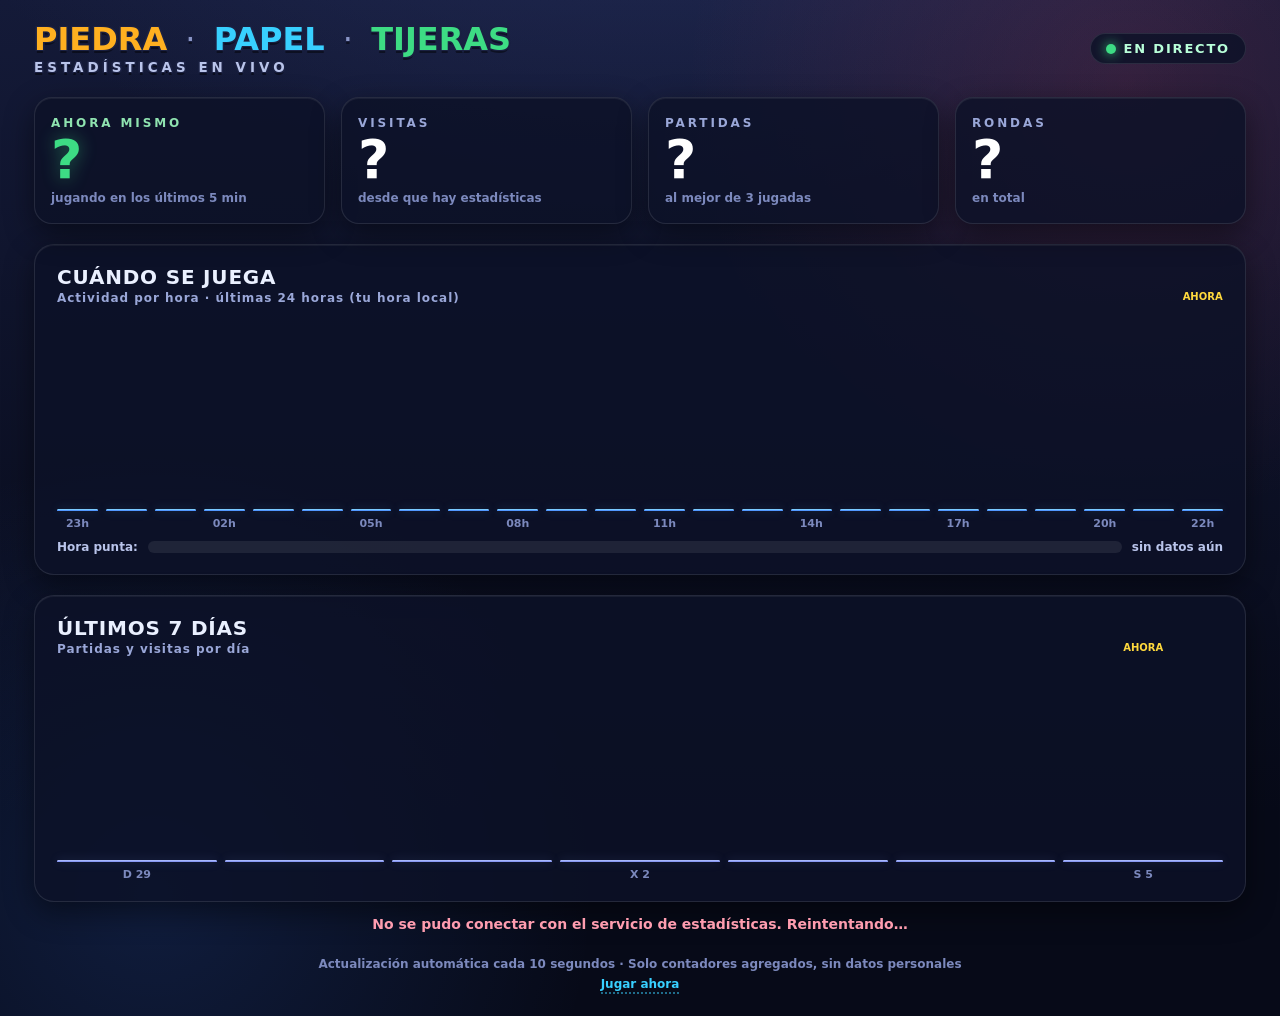
==== stats.html @ 4f32d84e "Estadísticas en vivo: panel público con actividad en tiempo real - Telemetría agregada (visitas/part" ====
<!DOCTYPE html>
<html lang="es">
<head>
<meta charset="UTF-8">
<meta name="viewport" content="width=device-width, initial-scale=1.0, viewport-fit=cover">
<title>Estadísticas en vivo · Piedra, Papel o Tijeras</title>
<link rel="icon" type="image/png" href="apple-touch-icon.png">
<style>
:root{
  --ink:#1B2142; --bg0:#070A18; --bg1:#141A38;
  --panel:rgba(13,18,40,.82); --line:rgba(255,255,255,.10);
  --sky:#38D0FF; --green:#3DDC84; --yellow:#FFD93D; --red:#FF5470; --amber:#FFB020;
  --fd:'Arial Black','Segoe UI Black','Segoe UI',system-ui,sans-serif;
  --fb:system-ui,-apple-system,'Segoe UI',Roboto,sans-serif;
}
*{margin:0;padding:0;box-sizing:border-box;-webkit-tap-highlight-color:transparent}
body{
  font-family:var(--fb); color:#fff; background:
    radial-gradient(70vmin 70vmin at 12% 88%, rgba(61,126,255,.16), transparent 70%),
    radial-gradient(70vmin 70vmin at 88% 8%, rgba(255,77,107,.14), transparent 70%),
    radial-gradient(140vmin 95vmin at 50% -30%, #26305F, transparent 62%),
    linear-gradient(#141A38, #070A18 80%);
  min-height:100vh; padding:clamp(10px,2.4vh,26px) clamp(10px,3vw,34px);
  padding-left:calc(clamp(10px,3vw,34px) + env(safe-area-inset-left,0px));
  padding-right:calc(clamp(10px,3vw,34px) + env(safe-area-inset-right,0px));
}
.outl{text-shadow:-.045em -.02em 0 var(--ink),.045em -.02em 0 var(--ink),-.045em .045em 0 var(--ink),.045em .045em 0 var(--ink),0 .09em 0 rgba(0,0,0,.45)}
header{display:flex; align-items:center; justify-content:space-between; gap:12px; flex-wrap:wrap; margin-bottom:clamp(10px,2.4vh,22px)}
h1{font-family:var(--fd); font-weight:900; font-size:clamp(17px,4.6vh,32px); line-height:1.1; min-width:0; flex:1 1 260px}
h1 .w-rock{color:var(--amber)} h1 .w-paper{color:var(--sky)} h1 .w-sci{color:var(--green)} h1 .sep{color:#8A96C8; font-weight:400; padding:0 .22em}
h1 small{display:block; font-family:var(--fb); font-weight:800; letter-spacing:.3em; font-size:.42em; color:#B9C4EA; margin-top:4px}
.live{display:flex; align-items:center; gap:8px; padding:7px 15px; border-radius:999px;
  background:var(--panel); border:1px solid var(--line); font-weight:900; letter-spacing:.14em; font-size:clamp(10px,2vh,13px); color:#B8FFD9}
.dot{width:10px; height:10px; border-radius:50%; background:var(--green); box-shadow:0 0 12px var(--green); animation:pulseDot 1.6s ease-in-out infinite}
@keyframes pulseDot{50%{transform:scale(1.45); opacity:.6}}
.kpis{display:grid; grid-template-columns:repeat(auto-fit,minmax(150px,1fr)); gap:clamp(8px,1.6vw,16px); margin-bottom:clamp(10px,2.4vh,20px)}
.kpi{position:relative; overflow:hidden; padding:clamp(10px,2.2vh,18px) 16px; border-radius:18px;
  background:var(--panel); border:1px solid var(--line);
  box-shadow:0 10px 30px rgba(0,0,0,.45), inset 0 1px 0 rgba(255,255,255,.06)}
.kpi .lbl{font-size:clamp(9px,1.8vh,12px); font-weight:900; letter-spacing:.24em; color:#9AA7D8}
.kpi .num{font-family:var(--fd); font-weight:900; font-size:clamp(26px,7.2vh,54px); line-height:1.05; margin-top:2px}
.kpi .sub{font-size:clamp(9px,1.7vh,12px); font-weight:700; color:#7C89BD; margin-top:2px}
.kpi.hot .num{color:var(--green); text-shadow:0 0 18px rgba(61,220,132,.45)}
.kpi.hot .lbl{color:#8FE3B0}
.kpi.bump .num{animation:bump .5s cubic-bezier(.2,1.6,.4,1)}
@keyframes bump{30%{transform:scale(1.18)}}
.charts{display:grid; gap:clamp(10px,2.4vh,20px)}
.panel{padding:clamp(12px,2.4vh,20px) clamp(12px,2.2vw,22px); border-radius:20px;
  background:var(--panel); border:1px solid var(--line);
  box-shadow:0 10px 30px rgba(0,0,0,.45), inset 0 1px 0 rgba(255,255,255,.06)}
.panel h2{font-family:var(--fd); font-weight:900; font-size:clamp(13px,2.9vh,20px); letter-spacing:.04em; color:#EAF0FF}
.panel .psub{font-weight:700; font-size:clamp(9px,1.8vh,12px); color:#9AA7D8; letter-spacing:.08em; margin-top:2px}
.bars{display:flex; align-items:flex-end; gap:clamp(3px,.8vw,8px); height:clamp(96px,22vh,190px); margin-top:clamp(10px,2vh,16px)}
.bar{flex:1; min-width:0; display:flex; flex-direction:column; justify-content:flex-end; height:100%; position:relative}
.bar .fill{width:100%; border-radius:5px 5px 2px 2px; min-height:2px;
  background:linear-gradient(180deg,#8FE3FF,#3D7EFF);
  box-shadow:0 0 10px rgba(86,196,255,.25);
  transition:height .6s cubic-bezier(.2,1,.3,1)}
.bar.peak .fill{background:linear-gradient(180deg,#FFE28A,#E0A800); box-shadow:0 0 14px rgba(255,217,61,.4)}
.bar .v{position:absolute; top:-18px; left:50%; transform:translateX(-50%); font-size:clamp(8px,1.6vh,11px); font-weight:900; color:#CFE9FF; white-space:nowrap}
.bar .t{position:absolute; top:-30px; left:50%; transform:translateX(-50%); font-size:clamp(8px,1.5vh,10px); font-weight:900; color:#FFD93D}
.lbls{display:flex; gap:clamp(3px,.8vw,8px); margin-top:6px}
.lbls span{flex:1; text-align:center; font-size:clamp(8px,1.6vh,11px); font-weight:800; color:#7C89BD}
.days .bar .fill{background:linear-gradient(180deg,#B7C6FF,#7A8AF0); box-shadow:0 0 10px rgba(140,160,255,.25)}
.days .bar.peak .fill{background:linear-gradient(180deg,#FF9DB0,#E4123A); box-shadow:0 0 14px rgba(255,84,112,.4)}
.hbar{display:flex; align-items:center; gap:10px; margin-top:10px}
.hbar .track{flex:1; height:12px; border-radius:99px; background:rgba(255,255,255,.08); overflow:hidden}
.hbar .kf{height:100%; border-radius:99px; width:0%; background:linear-gradient(90deg,#3DDC84,#FFD93D); transition:width .6s ease; box-shadow:0 0 12px rgba(61,220,132,.35)}
.hbar .kt{font-size:clamp(9px,1.8vh,12px); font-weight:800; color:#B9C4EA; white-space:nowrap}
footer{margin-top:clamp(12px,2.6vh,22px); text-align:center; color:#7C89BD; font-weight:700; font-size:clamp(9px,1.8vh,12px); line-height:1.7}
footer a{color:var(--sky); font-weight:900; text-decoration:none; border-bottom:2px dotted rgba(56,208,255,.5); padding-bottom:1px}
.err{display:none; text-align:center; margin-top:14px; color:#FF9DB0; font-weight:800; font-size:clamp(10px,2vh,14px)}
.err.show{display:block}
</style>
</head>
<body>

<header>
  <h1 class="outl"><span class="w-rock">PIEDRA</span> <span class="sep">·</span> <span class="w-paper">PAPEL</span> <span class="sep">·</span> <span class="w-sci">TIJERAS</span>
    <small>ESTADÍSTICAS EN VIVO</small></h1>
  <div class="live"><span class="dot"></span>EN DIRECTO</div>
</header>

<section class="kpis">
  <div class="kpi hot" id="kNow"><div class="lbl">AHORA MISMO</div><div class="num">–</div><div class="sub">jugando en los últimos 5 min</div></div>
  <div class="kpi" id="kVisits"><div class="lbl">VISITAS</div><div class="num">–</div><div class="sub">desde que hay estadísticas</div></div>
  <div class="kpi" id="kMatches"><div class="lbl">PARTIDAS</div><div class="num">–</div><div class="sub">al mejor de 3 jugadas</div></div>
  <div class="kpi" id="kRounds"><div class="lbl">RONDAS</div><div class="num">–</div><div class="sub">en total</div></div>
</section>

<section class="charts">
  <div class="panel">
    <h2>CUÁNDO SE JUEGA</h2>
    <div class="psub">Actividad por hora · últimas 24 horas (tu hora local)</div>
    <div class="bars" id="hourBars"></div>
    <div class="lbls" id="hourLbls"></div>
    <div class="hbar"><span class="kt">Hora punta:</span><div class="track"><div class="kf" id="peakBar"></div></div><span class="kt" id="peakTxt">–</span></div>
  </div>
  <div class="panel">
    <h2>ÚLTIMOS 7 DÍAS</h2>
    <div class="psub">Partidas y visitas por día</div>
    <div class="bars days" id="dayBars"></div>
    <div class="lbls" id="dayLbls"></div>
  </div>
</section>

<div class="err" id="err">No se pudo conectar con el servicio de estadísticas. Reintentando…</div>

<footer>
  Actualización automática cada 10 segundos · Solo contadores agregados, sin datos personales<br>
  <a href="index.html">Jugar ahora</a>
</footer>

<script>
(() => {
'use strict';
const NS = 'ppt-furry5633';
const API = 'https://abacus.jasoncameron.dev/get/' + NS + '/';
const $ = s => document.querySelector(s);
const pad = n => String(n).padStart(2, '0');
const hourKey = d => 'h-' + d.getUTCFullYear() + pad(d.getUTCMonth()+1) + pad(d.getUTCDate()) + pad(d.getUTCHours());
const dayKey  = d => 'd-' + d.getUTCFullYear() + pad(d.getUTCMonth()+1) + pad(d.getUTCDate());
const nowKey  = off => 'now-' + (Math.floor(Date.now() / 300000) + (off || 0));
const DW = ['D','L','M','X','J','V','S'];

async function get(k){
  try{
    const r = await fetch(API + k, {cache:'no-store'});
    if (!r.ok) return 0;
    const j = await r.json();
    return (j && j.value) || 0;
  }catch(e){ return null; }
}

function setKpi(id, v){
  const box = $(id), num = box.querySelector('.num');
  if (v === null){ num.textContent = '?'; return; }
  if (num.textContent !== String(v)){
    num.textContent = v;
    box.classList.remove('bump'); void box.offsetWidth; box.classList.add('bump');
  }
}

function renderBars(barsId, lblsId, data, mkLabel, mkTitle, isCurrent){
  const bars = $(barsId), lbls = $(lblsId);
  bars.innerHTML = ''; lbls.innerHTML = '';
  const max = Math.max(1, ...data.map(d => d.v));
  const peak = data.reduce((a, b) => (b.v > a.v ? b : a), data[0]);
  data.forEach((d, i) => {
    const bar = document.createElement('div');
    bar.className = 'bar' + (d === peak && peak.v > 0 ? ' peak' : '');
    const h = Math.round(d.v / max * 100);
    bar.innerHTML = `<div class="fill" style="height:${h}%"></div>` +
      (d.v > 0 ? `<div class="v">${d.v}</div>` : '') +
      (isCurrent(i) ? `<div class="t">AHORA</div>` : '');
    bar.title = mkTitle(d);
    bars.appendChild(bar);
    const l = document.createElement('span');
    l.textContent = (i % 3 === 0 || i === data.length - 1) ? mkLabel(d, i) : '';
    lbls.appendChild(l);
  });
  return peak;
}

let lastPeakTxt = '';

async function refresh(full){
  const ok = [];
  const now = await get(nowKey(0));
  const prev = await get(nowKey(-1));
  const visits = await get('visits');
  const matches = await get('matches');
  const rounds = await get('rounds');
  const bad = [now, visits, matches, rounds].some(v => v === null);
  $('#err').classList.toggle('show', bad);
  setKpi('#kNow', now === null ? null : now + prev);
  setKpi('#kVisits', visits);
  setKpi('#kMatches', matches);
  setKpi('#kRounds', rounds);

  if (!full) return;

  const hours = [], days = [];
  for (let i = 23; i >= 0; i--){
    const d = new Date(Date.now() - i * 3600000);
    hours.push({ d, v: await get(hourKey(d)) });
  }
  for (let i = 6; i >= 0; i--){
    const d = new Date(Date.now() - i * 86400000);
    days.push({ d, v: await get(dayKey(d)) });
  }
  const peak = renderBars('#hourBars', '#hourLbls', hours,
    (d) => pad(d.d.getHours()) + 'h',
    (d) => `${pad(d.d.getHours())}:00 · ${d.v} en actividad`,
    (i) => i === hours.length - 1);
  const pTxt = peak && peak.v > 0 ? `${pad(peak.d.getHours())}:00 (${peak.v})` : 'sin datos aún';
  if (pTxt !== lastPeakTxt){
    lastPeakTxt = pTxt;
    $('#peakTxt').textContent = pTxt;
    $('#peakBar').style.width = Math.min(100, Math.round(peak.v / Math.max(1, ...hours.map(h => h.v)) * 100)) + '%';
  }
  renderBars('#dayBars', '#dayLbls', days,
    (d) => DW[d.d.getDay()] + ' ' + d.d.getDate(),
    (d) => `${DW[d.d.getDay()]} ${d.d.getDate()} · ${d.v}`,
    (i) => i === days.length - 1);
}

refresh(true);
setInterval(()=>refresh(false), 10000);
setInterval(()=>refresh(true), 60000);
})();
</script>
</body>
</html>
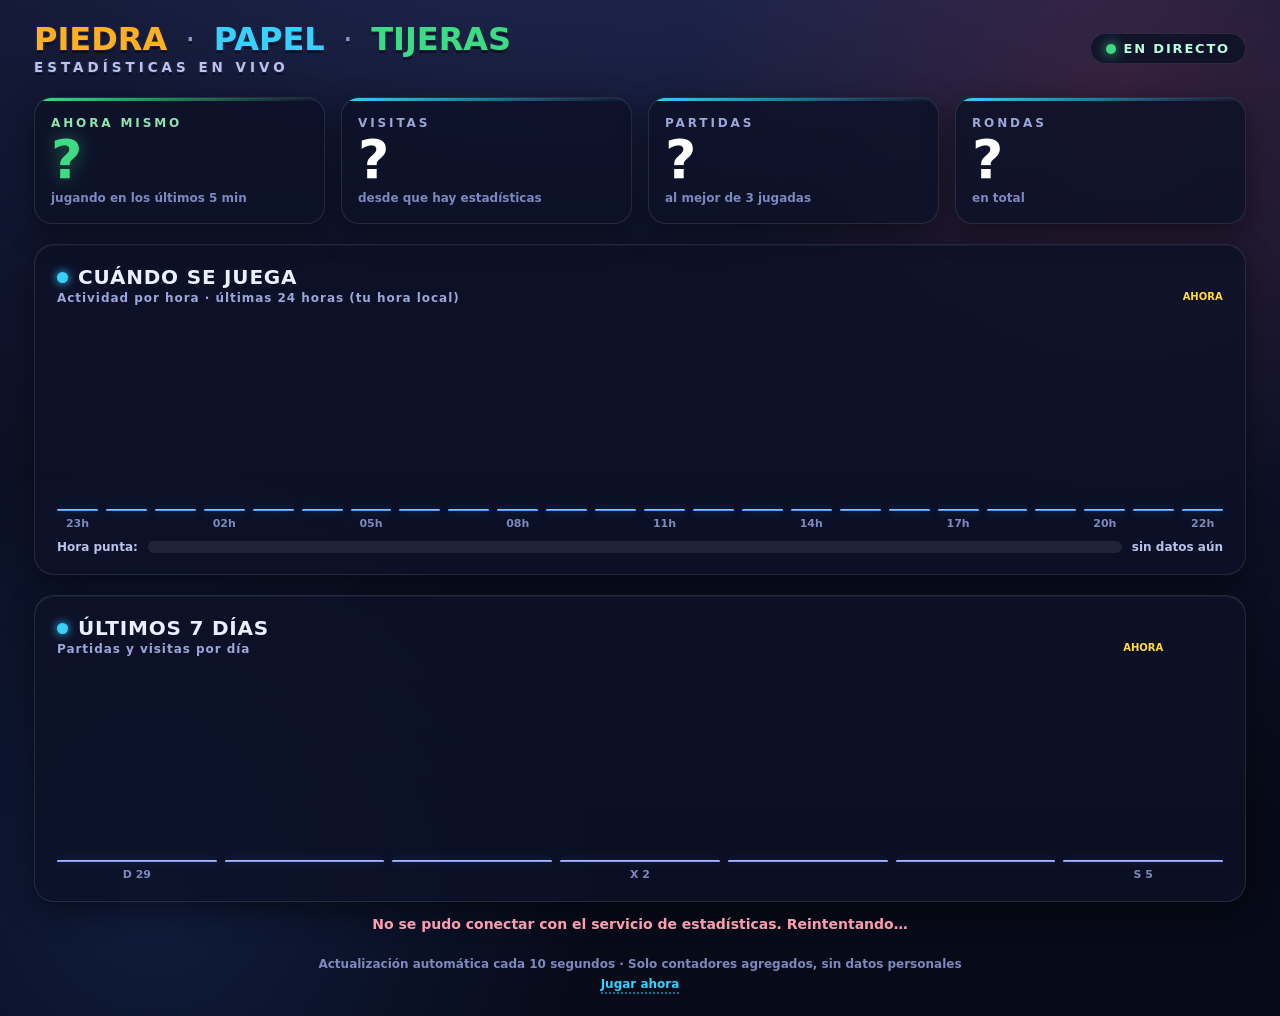
==== commit 9d9b6460: "Rediseño visual completo + nueva imagen de enlace con arte generada - Nueva og-image/promocionales: " ====
--- a/stats.html
+++ b/stats.html
@@ -37,6 +37,9 @@
 .kpi{position:relative; overflow:hidden; padding:clamp(10px,2.2vh,18px) 16px; border-radius:18px;
   background:var(--panel); border:1px solid var(--line);
   box-shadow:0 10px 30px rgba(0,0,0,.45), inset 0 1px 0 rgba(255,255,255,.06)}
+.kpi::before{content:""; position:absolute; top:0; left:0; right:0; height:3px;
+  border-radius:18px 18px 0 0; background:linear-gradient(90deg,var(--sky),transparent)}
+.kpi.hot::before{background:linear-gradient(90deg,var(--green),transparent)}
 .kpi .lbl{font-size:clamp(9px,1.8vh,12px); font-weight:900; letter-spacing:.24em; color:#9AA7D8}
 .kpi .num{font-family:var(--fd); font-weight:900; font-size:clamp(26px,7.2vh,54px); line-height:1.05; margin-top:2px}
 .kpi .sub{font-size:clamp(9px,1.7vh,12px); font-weight:700; color:#7C89BD; margin-top:2px}
@@ -49,6 +52,8 @@
   background:var(--panel); border:1px solid var(--line);
   box-shadow:0 10px 30px rgba(0,0,0,.45), inset 0 1px 0 rgba(255,255,255,.06)}
 .panel h2{font-family:var(--fd); font-weight:900; font-size:clamp(13px,2.9vh,20px); letter-spacing:.04em; color:#EAF0FF}
+.panel h2::before{content:""; display:inline-block; width:.55em; height:.55em; border-radius:50%;
+  margin-right:.5em; vertical-align:.06em; background:var(--sky); box-shadow:0 0 10px var(--sky)}
 .panel .psub{font-weight:700; font-size:clamp(9px,1.8vh,12px); color:#9AA7D8; letter-spacing:.08em; margin-top:2px}
 .bars{display:flex; align-items:flex-end; gap:clamp(3px,.8vw,8px); height:clamp(96px,22vh,190px); margin-top:clamp(10px,2vh,16px)}
 .bar{flex:1; min-width:0; display:flex; flex-direction:column; justify-content:flex-end; height:100%; position:relative}
@@ -168,9 +173,9 @@
   const ok = [];
   const now = await get(nowKey(0));
   const prev = await get(nowKey(-1));
-  const visits = await get('visits');
-  const matches = await get('matches');
-  const rounds = await get('rounds');
+  const visits = await get('visit');
+  const matches = await get('match');
+  const rounds = await get('round');
   const bad = [now, visits, matches, rounds].some(v => v === null);
   $('#err').classList.toggle('show', bad);
   setKpi('#kNow', now === null ? null : now + prev);
